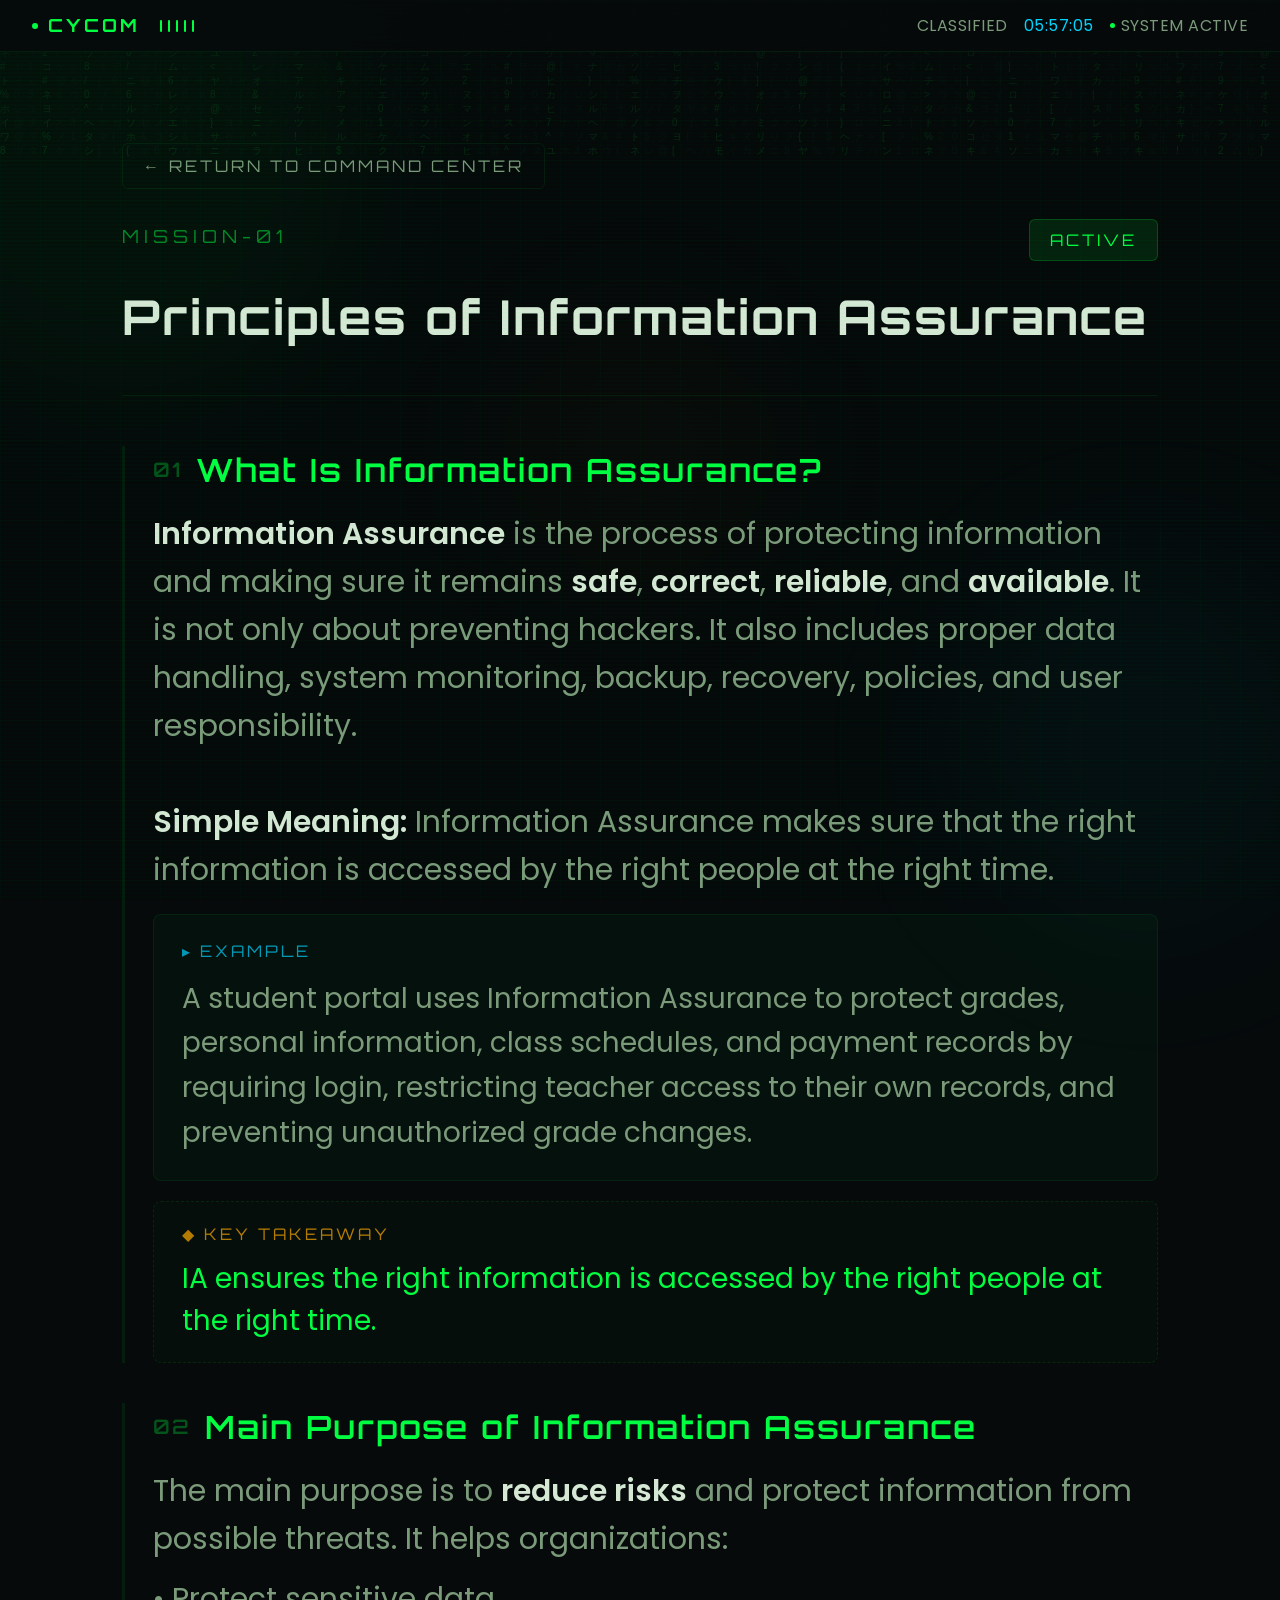
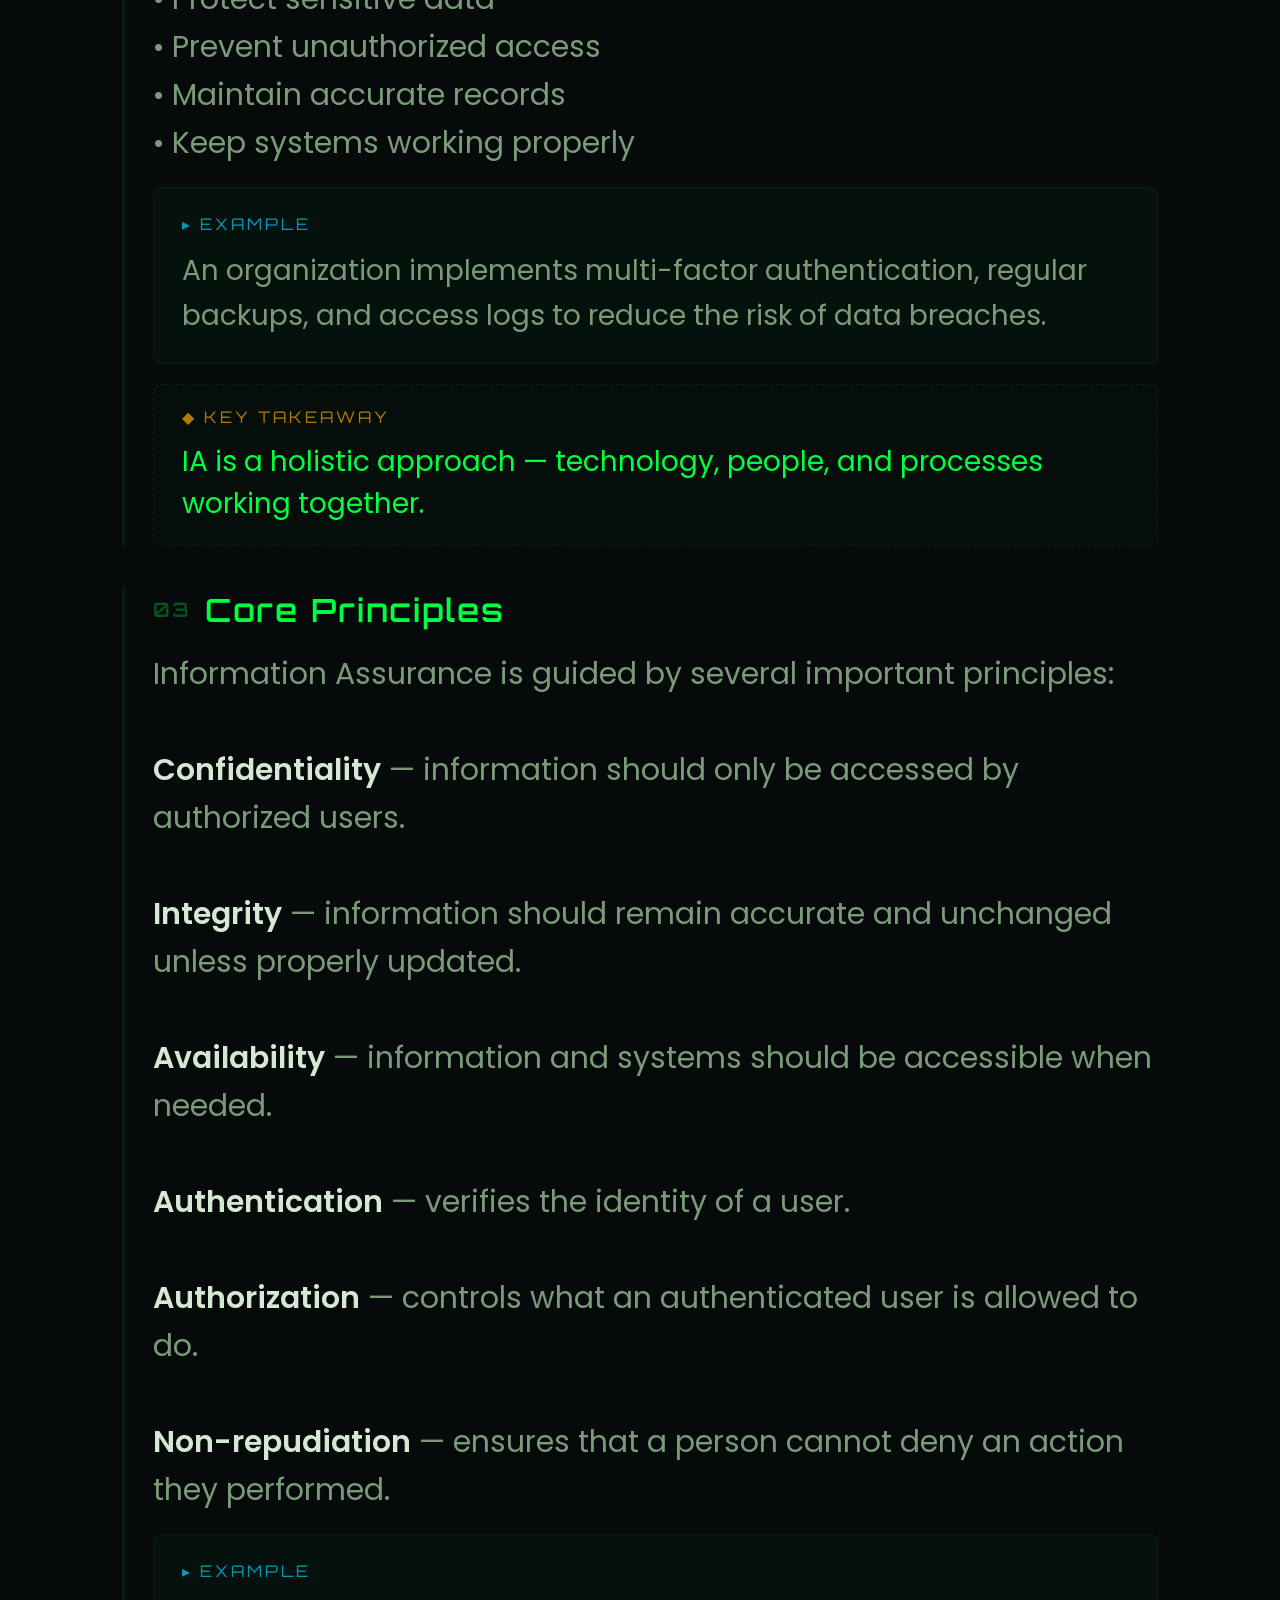
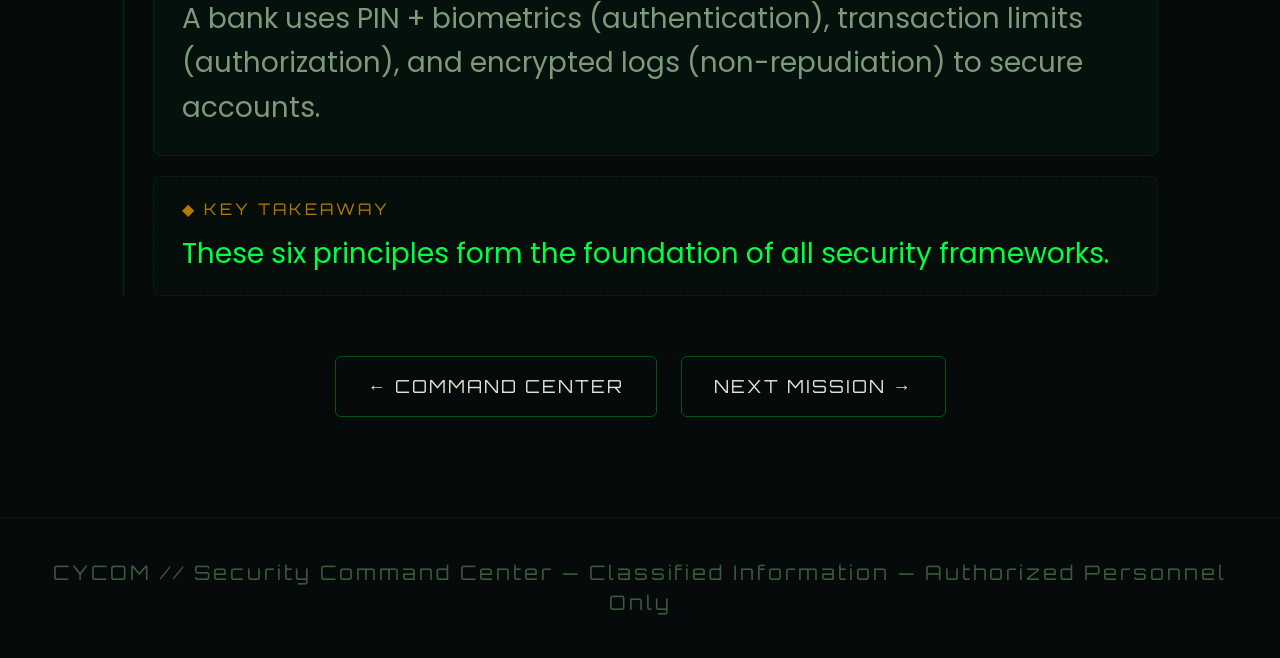
==== mission-1.html @ f8d8a209 "Add files via upload" ====
<!DOCTYPE html>
<html lang="en">
<head>
<meta charset="UTF-8">
<meta name="viewport" content="width=device-width, initial-scale=1.0">
<title>MISSION-01 • Principles of Information Assurance • CYCOM</title>
<link href="https://fonts.googleapis.com/css2?family=Orbitron:wght@400;500;600;700;800;900&family=Poppins:wght@300;400;500;600;700&display=swap" rel="stylesheet">
<link rel="stylesheet" href="styles.css">
</head>
<body>

<div class="scan-line"></div>
<div class="ambient-glow g1"></div>
<div class="ambient-glow g2"></div>
<div class="ambient-glow g3"></div>
<canvas id="matrix-rain"></canvas>

<header class="top-hud">
  <div class="hud-left">
    <div class="hud-logo"><span class="dot"></span> CYCOM</div>
    <div class="hud-pulse">
      <span class="bar"></span><span class="bar"></span><span class="bar"></span><span class="bar"></span><span class="bar"></span>
    </div>
  </div>
  <div class="hud-right">
    <span>CLASSIFIED</span>
    <span class="hud-clock" id="hud-clock">00:00:00</span>
    <span class="hud-status"><span class="indicator"></span> SYSTEM ACTIVE</span>
  </div>
</header>

<main class="mission-page">
  <a href="index.html" class="mission-page-back">← RETURN TO COMMAND CENTER</a>

  <div class="mission-page-header reveal">
    <div class="mission-page-top">
      <span class="mission-page-id">MISSION-01</span>
      <span class="mission-status active">ACTIVE</span>
    </div>
    <h1>Principles of Information Assurance</h1>
  </div>

  <div class="mission-page-body">
    <div class="mission-page-section reveal">
      <div class="mission-page-section-title"><span class="num">01</span> What Is Information Assurance?</div>
      <div class="mission-page-section-content">
        <strong>Information Assurance</strong> is the process of protecting information and making sure it remains <strong>safe</strong>, <strong>correct</strong>, <strong>reliable</strong>, and <strong>available</strong>. It is not only about preventing hackers. It also includes proper data handling, system monitoring, backup, recovery, policies, and user responsibility.<br><br>
        <strong>Simple Meaning:</strong> Information Assurance makes sure that the right information is accessed by the right people at the right time.
      </div>
      <div class="mission-page-example">
        A student portal uses Information Assurance to protect grades, personal information, class schedules, and payment records by requiring login, restricting teacher access to their own records, and preventing unauthorized grade changes.
      </div>
      <div class="mission-page-takeaway">
        IA ensures the right information is accessed by the right people at the right time.
      </div>
    </div>

    <div class="mission-page-section reveal">
      <div class="mission-page-section-title"><span class="num">02</span> Main Purpose of Information Assurance</div>
      <div class="mission-page-section-content">
        The main purpose is to <strong>reduce risks</strong> and protect information from possible threats. It helps organizations:
      </div>
      <div class="mission-page-section-content" style="margin-top:12px;">
        • Protect sensitive data<br>
        • Prevent unauthorized access<br>
        • Maintain accurate records<br>
        • Keep systems working properly
      </div>
      <div class="mission-page-example">
        An organization implements multi-factor authentication, regular backups, and access logs to reduce the risk of data breaches.
      </div>
      <div class="mission-page-takeaway">
        IA is a holistic approach — technology, people, and processes working together.
      </div>
    </div>

    <div class="mission-page-section reveal">
      <div class="mission-page-section-title"><span class="num">03</span> Core Principles</div>
      <div class="mission-page-section-content">
        Information Assurance is guided by several important principles:<br><br>
        <strong>Confidentiality</strong> — information should only be accessed by authorized users.<br><br>
        <strong>Integrity</strong> — information should remain accurate and unchanged unless properly updated.<br><br>
        <strong>Availability</strong> — information and systems should be accessible when needed.<br><br>
        <strong>Authentication</strong> — verifies the identity of a user.<br><br>
        <strong>Authorization</strong> — controls what an authenticated user is allowed to do.<br><br>
        <strong>Non-repudiation</strong> — ensures that a person cannot deny an action they performed.
      </div>
      <div class="mission-page-example">
        A bank uses PIN + biometrics (authentication), transaction limits (authorization), and encrypted logs (non-repudiation) to secure accounts.
      </div>
      <div class="mission-page-takeaway">
        These six principles form the foundation of all security frameworks.
      </div>
    </div>
  </div>

  <div class="mission-page-nav reveal">
    <a href="index.html">← COMMAND CENTER</a>
    <a href="mission-2.html">NEXT MISSION →</a>
  </div>
</main>

<footer class="site-footer">
  CYCOM // Security Command Center — Classified Information — Authorized Personnel Only
</footer>

<script src="shared.js"></script>
</body>
</html>
---- styles.css ----
*, *::before, *::after { margin: 0; padding: 0; box-sizing: border-box; }

:root {
  --bg-primary: #060a0b;
  --bg-secondary: #0b1215;
  --bg-tertiary: #0f1a1e;
  --bg-card: rgba(11, 18, 21, 0.88);
  --border-subtle: rgba(0, 255, 65, 0.08);
  --border-active: rgba(0, 255, 65, 0.3);
  --text-primary: #d4e8d4;
  --text-secondary: #7a9a7a;
  --text-dim: #3a5a3a;
  --accent-green: #00ff41;
  --accent-cyan: #00d4ff;
  --accent-amber: #ffaa00;
  --accent-red: #ff3355;
  --accent-purple: #8800ff;
  --glow-green: 0 0 20px rgba(0,255,65,0.15);
  --glow-cyan: 0 0 20px rgba(0,212,255,0.15);
  --font-display: 'Orbitron', sans-serif;
  --font-body: 'Poppins', sans-serif;
}

html { scroll-behavior: smooth; }

body {
  background: var(--bg-primary);
  color: var(--text-primary);
  font-family: var(--font-body);
  font-size: 30px;
  overflow-x: hidden;
  line-height: 1.5;
  min-height: 100vh;
}

body::before {
  content: '';
  position: fixed;
  inset: 0;
  background:
    linear-gradient(rgba(0,255,65,0.02) 1px, transparent 1px),
    linear-gradient(90deg, rgba(0,255,65,0.02) 1px, transparent 1px);
  background-size: 40px 40px;
  pointer-events: none;
  z-index: 0;
}

body::after {
  content: '';
  position: fixed;
  inset: 0;
  background: repeating-linear-gradient(
    0deg,
    transparent,
    transparent 2px,
    rgba(0, 255, 65, 0.015) 2px,
    rgba(0, 255, 65, 0.015) 4px
  );
  pointer-events: none;
  z-index: 1;
}

/* SCAN LINE SWEEP */
.scan-line {
  position: fixed;
  left: 0;
  right: 0;
  height: 2px;
  background: rgba(0, 255, 65, 0.08);
  z-index: 2;
  pointer-events: none;
  animation: scanSweep 8s linear infinite;
  box-shadow: 0 0 15px rgba(0, 255, 65, 0.05);
}

@keyframes scanSweep {
  0% { top: -2px; }
  100% { top: 100%; }
}

/* AMBIENT GLOW ORBS */
.ambient-glow {
  position: fixed;
  border-radius: 50%;
  filter: blur(80px);
  pointer-events: none;
  z-index: 0;
}
.ambient-glow.g1 { width: 500px; height: 500px; background: rgba(0, 255, 65, 0.04); top: -10%; left: -10%; animation: pulseGlow 8s ease-in-out infinite alternate; }
.ambient-glow.g2 { width: 400px; height: 400px; background: rgba(0, 212, 255, 0.03); bottom: -5%; right: -5%; animation: pulseGlow 10s ease-in-out infinite alternate-reverse; }
.ambient-glow.g3 { width: 300px; height: 300px; background: rgba(255, 170, 0, 0.02); top: 50%; left: 50%; transform: translate(-50%, -50%); animation: pulseGlow 12s ease-in-out infinite alternate; }

@keyframes pulseGlow {
  0% { opacity: 0.5; transform: scale(1); }
  100% { opacity: 1; transform: scale(1.2); }
}

/* MATRIX RAIN CANVAS */
#matrix-rain {
  position: fixed;
  inset: 0;
  z-index: 0;
  pointer-events: none;
  opacity: 0.12;
}

/* TOP HUD BAR */
.top-hud {
  position: fixed;
  top: 0;
  left: 0;
  right: 0;
  z-index: 100;
  background: rgba(6, 10, 11, 0.92);
  border-bottom: 1px solid var(--border-subtle);
  backdrop-filter: blur(20px);
  padding: 12px 32px;
  display: flex;
  align-items: center;
  justify-content: space-between;
  font-size: 16px;
  font-family: var(--font-body);
  letter-spacing: 0.5px;
}

.hud-left { display: flex; align-items: center; gap: 20px; }
.hud-logo { font-family: var(--font-display); font-size: 18px; font-weight: 700; color: var(--accent-green); letter-spacing: 3px; display: flex; align-items: center; gap: 10px; }
.hud-logo .dot { width: 6px; height: 6px; border-radius: 50%; background: var(--accent-green); animation: blink 1.5s step-end infinite; }
.hud-pulse { display: flex; align-items: center; gap: 6px; color: var(--text-secondary); }
.hud-pulse .bar { width: 2px; height: 12px; background: var(--accent-green); border-radius: 1px; animation: pulseBar 1.5s ease-in-out infinite; }
.hud-pulse .bar:nth-child(2) { animation-delay: 0.2s; }
.hud-pulse .bar:nth-child(3) { animation-delay: 0.4s; }
.hud-pulse .bar:nth-child(4) { animation-delay: 0.6s; }
.hud-pulse .bar:nth-child(5) { animation-delay: 0.8s; }

@keyframes pulseBar {
  0%, 100% { height: 4px; opacity: 0.3; }
  50% { height: 14px; opacity: 1; }
}

.hud-right { display: flex; align-items: center; gap: 16px; color: var(--text-secondary); }
.hud-clock { color: var(--accent-cyan); }
.hud-status { display: flex; align-items: center; gap: 6px; }
.hud-status .indicator { width: 5px; height: 5px; border-radius: 50%; background: var(--accent-green); animation: blink 2s step-end infinite; }

@keyframes blink {
  0%, 100% { opacity: 1; }
  50% { opacity: 0; }
}

/* HERO */
.hero {
  position: relative;
  z-index: 1;
  min-height: 100vh;
  display: flex;
  align-items: center;
  justify-content: center;
  padding: 120px 32px 60px;
  text-align: center;
}

.hero-content { max-width: 1200px; position: relative; }

.hero-badge {
  display: inline-flex;
  align-items: center;
  gap: 12px;
  padding: 12px 28px;
  border: 1px solid var(--border-active);
  border-radius: 6px;
  font-size: 18px;
  letter-spacing: 4px;
  color: var(--accent-green);
  font-family: var(--font-display);
  margin-bottom: 40px;
  background: rgba(0, 255, 65, 0.04);
  text-transform: uppercase;
}
.hero-badge .lock { animation: lockPulse 2s ease-in-out infinite; }
@keyframes lockPulse {
  0%, 100% { opacity: 1; }
  50% { opacity: 0.4; }
}

.hero h1 {
  font-family: var(--font-display);
  font-size: clamp(32px, 4.5vw, 64px);
  font-weight: 900;
  line-height: 1.15;
  margin-bottom: 16px;
  text-transform: uppercase;
  letter-spacing: 4px;
  color: var(--text-primary);
}
.hero h1 .hl { color: var(--accent-green); text-shadow: 0 0 30px rgba(0,255,65,0.3); }
.hero h1 .hl2 { color: var(--accent-cyan); }

.hero-subtitle {
  font-size: clamp(16px, 2vw, 24px);
  color: var(--text-secondary);
  margin-bottom: 50px;
  letter-spacing: 6px;
  font-weight: 500;
}

.hero-divider {
  width: 120px;
  height: 1px;
  background: linear-gradient(90deg, transparent, var(--accent-green), transparent);
  margin: 0 auto 40px;
  position: relative;
}
.hero-divider::after {
  content: '';
  position: absolute;
  top: -2px;
  left: 50%;
  transform: translateX(-50%);
  width: 5px;
  height: 5px;
  background: var(--accent-green);
  border-radius: 50%;
  box-shadow: 0 0 10px var(--accent-green);
}

/* CREW ROSTER */
.crew-roster {
  display: flex;
  flex-wrap: wrap;
  justify-content: center;
  gap: 16px;
  margin-bottom: 50px;
}

.crew-member {
  padding: 14px 28px;
  border: 1px solid var(--border-subtle);
  border-radius: 6px;
  font-size: 30px;
  color: var(--text-secondary);
  background: rgba(0, 255, 65, 0.02);
  display: flex;
  align-items: center;
  gap: 14px;
  transition: all 0.3s ease;
  font-weight: 400;
}
.crew-member:hover {
  border-color: rgba(0, 255, 65, 0.2);
  background: rgba(0, 255, 65, 0.05);
}
.crew-rank {
  font-family: var(--font-display);
  font-size: 16px;
  letter-spacing: 3px;
  color: var(--accent-green);
  opacity: 0.6;
}
.crew-name { letter-spacing: 2px; }

.hero-mission-brief {
  display: inline-block;
  padding: 18px 40px;
  border: 1px solid var(--border-active);
  border-radius: 6px;
  font-size: 22px;
  color: var(--text-primary);
  font-family: var(--font-display);
  letter-spacing: 2px;
  cursor: pointer;
  background: transparent;
  transition: all 0.3s ease;
  text-decoration: none;
  text-transform: uppercase;
  position: relative;
  overflow: hidden;
}
.hero-mission-brief:hover {
  background: rgba(0, 255, 65, 0.08);
  box-shadow: var(--glow-green);
  border-color: var(--accent-green);
}

/* OVERVIEW SECTION */
.overview {
  position: relative;
  z-index: 1;
  padding: 100px 32px;
  max-width: 1400px;
  margin: 0 auto;
}

.section-header {
  text-align: center;
  margin-bottom: 70px;
}
.section-tag {
  font-family: var(--font-display);
  font-size: 18px;
  letter-spacing: 6px;
  color: var(--accent-green);
  margin-bottom: 16px;
  display: block;
}
.section-title {
  font-family: var(--font-display);
  font-size: clamp(36px, 5vw, 48px);
  font-weight: 700;
  letter-spacing: 3px;
  text-transform: uppercase;
  color: var(--text-primary);
}
.section-sub {
  color: var(--text-secondary);
  font-size: 30px;
  margin-top: 16px;
  max-width: 700px;
  margin-left: auto;
  margin-right: auto;
  line-height: 1.5;
}

.overview-grid {
  display: grid;
  grid-template-columns: repeat(auto-fit, minmax(280px, 1fr));
  gap: 16px;
}

.overview-item {
  padding: 24px 28px;
  border: 1px solid var(--border-subtle);
  border-radius: 6px;
  display: flex;
  align-items: center;
  gap: 18px;
  font-size: 30px;
  color: var(--text-secondary);
  transition: all 0.3s ease;
  background: rgba(0, 255, 65, 0.01);
  font-weight: 400;
}
.overview-item:hover {
  border-color: var(--border-active);
  color: var(--text-primary);
}
.overview-num {
  font-family: var(--font-display);
  font-size: 34px;
  font-weight: 700;
  color: var(--accent-green);
  opacity: 0.5;
  min-width: 48px;
}

/* MISSIONS GRID */
.missions {
  position: relative;
  z-index: 1;
  padding: 0 32px 120px;
  max-width: 1400px;
  margin: 0 auto;
}

.missions-grid {
  display: grid;
  grid-template-columns: repeat(auto-fit, minmax(420px, 1fr));
  gap: 24px;
  margin-top: 40px;
}

.mission-card {
  position: relative;
  background: var(--bg-card);
  border: 1px solid var(--border-subtle);
  border-radius: 12px;
  padding: 36px;
  cursor: pointer;
  transition: all 0.4s cubic-bezier(0.22, 1, 0.36, 1);
  overflow: hidden;
  backdrop-filter: blur(10px);
  text-decoration: none;
  display: flex;
  flex-direction: column;
  color: inherit;
}
.mission-card::before {
  content: '';
  position: absolute;
  inset: 0;
  border-radius: 8px;
  background: linear-gradient(135deg, rgba(0,255,65,0.03), transparent 60%);
  opacity: 0;
  transition: opacity 0.4s ease;
}
.mission-card:hover::before { opacity: 1; }
.mission-card:hover {
  border-color: var(--border-active);
  transform: translateY(-2px);
  box-shadow: var(--glow-green);
}
.mission-card:active { transform: translateY(0); }

.mission-card-header {
  display: flex;
  align-items: flex-start;
  justify-content: space-between;
  margin-bottom: 20px;
  position: relative;
}

.mission-id {
  font-family: var(--font-display);
  font-size: 18px;
  letter-spacing: 4px;
  color: var(--accent-green);
  opacity: 0.5;
}

.mission-status {
  font-size: 16px;
  letter-spacing: 3px;
  padding: 8px 20px;
  border-radius: 6px;
  font-family: var(--font-display);
}
.mission-status.active { background: rgba(0, 255, 65, 0.1); color: var(--accent-green); border: 1px solid rgba(0, 255, 65, 0.2); }
.mission-status.monitoring { background: rgba(0, 212, 255, 0.1); color: var(--accent-cyan); border: 1px solid rgba(0, 212, 255, 0.2); }
.mission-status.secure { background: rgba(0, 255, 65, 0.06); color: var(--text-secondary); border: 1px solid rgba(0, 255, 65, 0.1); }

.mission-card h3 {
  font-family: var(--font-display);
  font-size: clamp(28px, 3vw, 42px);
  font-weight: 600;
  letter-spacing: 2px;
  color: var(--text-primary);
  margin-bottom: 16px;
  line-height: 1.3;
  position: relative;
  flex-shrink: 0;
}

.mission-card p {
  font-size: 30px;
  color: var(--text-secondary);
  line-height: 1.6;
  position: relative;
  flex: 1;
}

.mission-card-footer {
  display: flex;
  align-items: center;
  justify-content: center;
  margin-top: auto;
  padding-top: 20px;
  border-top: 1px solid var(--border-subtle);
  position: relative;
  flex-shrink: 0;
}

.mission-expand {
  font-size: 18px;
  color: var(--accent-green);
  font-family: var(--font-display);
  letter-spacing: 2px;
  display: flex;
  align-items: center;
  gap: 6px;
  opacity: 0.5;
  transition: opacity 0.3s ease;
}
.mission-card:hover .mission-expand { opacity: 1; }
.mission-expand .arrow { display: inline-block; transition: transform 0.3s ease; }
.mission-card:hover .mission-expand .arrow { transform: translateX(4px); }

/* QUOTE STRIP */
.quote-strip {
  position: relative;
  z-index: 1;
  padding: 80px 32px;
  text-align: center;
  border-top: 1px solid var(--border-subtle);
  border-bottom: 1px solid var(--border-subtle);
  background: rgba(0, 255, 65, 0.01);
}
.quote-strip blockquote {
  max-width: 900px;
  margin: 0 auto;
  font-size: 32px;
  color: var(--text-secondary);
  font-style: italic;
  line-height: 1.6;
  font-weight: 300;
}
.quote-strip cite {
  display: block;
  margin-top: 20px;
  font-size: 20px;
  color: var(--text-dim);
  font-family: var(--font-display);
  letter-spacing: 4px;
  font-style: normal;
}

/* END SLIDE */
.end-slide {
  position: relative;
  z-index: 1;
  min-height: 80vh;
  display: flex;
  align-items: center;
  justify-content: center;
  text-align: center;
  padding: 80px 32px;
  border-top: 1px solid var(--border-subtle);
}

.end-content { max-width: 900px; }
.end-content h2 {
  font-family: var(--font-display);
  font-size: clamp(42px, 6vw, 64px);
  font-weight: 900;
  letter-spacing: 6px;
  text-transform: uppercase;
  color: var(--accent-green);
  text-shadow: 0 0 40px rgba(0,255,65,0.2);
  margin-bottom: 20px;
}
.end-content .sub {
  color: var(--text-secondary);
  font-size: 30px;
  letter-spacing: 6px;
  margin-bottom: 50px;
  font-weight: 400;
}
.end-principles {
  display: flex;
  flex-wrap: wrap;
  justify-content: center;
  gap: 14px;
}
.end-principles span {
  padding: 16px 28px;
  border: 1px solid var(--border-subtle);
  border-radius: 6px;
  font-size: 24px;
  color: var(--text-secondary);
  letter-spacing: 2px;
  font-family: var(--font-display);
  transition: all 0.3s ease;
}
.end-principles span:hover {
  border-color: var(--border-active);
  color: var(--accent-green);
  box-shadow: 0 0 20px rgba(0,255,65,0.05);
}

/* FOOTER */
.site-footer {
  position: relative;
  z-index: 1;
  text-align: center;
  padding: 40px 32px;
  border-top: 1px solid var(--border-subtle);
  font-size: 20px;
  color: var(--text-dim);
  letter-spacing: 3px;
  font-family: var(--font-display);
}

/* ===== MISSION PAGE ===== */
.mission-page {
  position: relative;
  z-index: 1;
  padding: 140px 32px 80px;
  max-width: 1100px;
  margin: 0 auto;
}

.mission-page-header {
  margin-bottom: 50px;
  padding-bottom: 30px;
  border-bottom: 1px solid var(--border-subtle);
}

.mission-page-top {
  display: flex;
  align-items: center;
  justify-content: space-between;
  margin-bottom: 20px;
}

.mission-page-back {
  display: inline-flex;
  align-items: center;
  gap: 10px;
  color: var(--text-secondary);
  font-family: var(--font-display);
  font-size: 16px;
  letter-spacing: 3px;
  text-decoration: none;
  margin-bottom: 30px;
  transition: all 0.3s ease;
  padding: 10px 20px;
  border: 1px solid var(--border-subtle);
  border-radius: 6px;
}
.mission-page-back:hover {
  color: var(--accent-green);
  border-color: var(--border-active);
}

.mission-page-id {
  font-family: var(--font-display);
  font-size: 18px;
  letter-spacing: 5px;
  color: var(--accent-green);
  opacity: 0.5;
  margin-bottom: 8px;
}

.mission-page h1 {
  font-family: var(--font-display);
  font-size: clamp(32px, 4vw, 48px);
  font-weight: 700;
  letter-spacing: 2px;
  color: var(--text-primary);
  margin-bottom: 12px;
}

.mission-page-summary {
  font-size: 30px;
  color: var(--text-secondary);
  line-height: 1.6;
}

.mission-page-body {
  display: flex;
  flex-direction: column;
  gap: 40px;
}

.mission-page-section {
  border-left: 3px solid var(--border-subtle);
  padding-left: 28px;
  transition: border-color 0.3s ease;
}
.mission-page-section:hover { border-left-color: rgba(0, 255, 65, 0.3); }

.mission-page-section-title {
  font-family: var(--font-display);
  font-size: clamp(24px, 2.5vw, 40px);
  font-weight: 600;
  letter-spacing: 2px;
  color: var(--accent-green);
  margin-bottom: 16px;
  display: flex;
  align-items: center;
  gap: 14px;
}
.mission-page-section-title .num {
  opacity: 0.3;
  font-size: 20px;
}

.mission-page-section-content {
  font-size: 30px;
  color: var(--text-secondary);
  line-height: 1.6;
  font-weight: 400;
}
.mission-page-section-content strong { color: var(--text-primary); font-weight: 600; }

.mission-page-example {
  margin-top: 20px;
  padding: 24px 28px;
  background: rgba(0, 255, 65, 0.03);
  border: 1px solid rgba(0, 255, 65, 0.08);
  border-radius: 8px;
  font-size: 28px;
  color: var(--text-secondary);
  line-height: 1.6;
}
.mission-page-example::before {
  content: '▸ EXAMPLE';
  display: block;
  font-family: var(--font-display);
  font-size: 16px;
  letter-spacing: 3px;
  color: var(--accent-cyan);
  margin-bottom: 12px;
  opacity: 0.7;
}

.mission-page-takeaway {
  margin-top: 20px;
  padding: 20px 28px;
  background: rgba(0, 255, 65, 0.02);
  border: 1px dashed rgba(0, 255, 65, 0.1);
  border-radius: 8px;
  font-size: 28px;
  color: var(--accent-green);
  line-height: 1.5;
  font-weight: 400;
}
.mission-page-takeaway::before {
  content: '◆ KEY TAKEAWAY';
  display: block;
  font-family: var(--font-display);
  font-size: 16px;
  letter-spacing: 3px;
  color: var(--accent-amber);
  margin-bottom: 12px;
  opacity: 0.7;
}

.mission-page-nav {
  display: flex;
  justify-content: center;
  gap: 24px;
  margin: 60px 0 20px;
}

.mission-page-nav a {
  display: inline-flex;
  align-items: center;
  gap: 10px;
  padding: 16px 32px;
  border: 1px solid var(--border-active);
  border-radius: 6px;
  color: var(--text-primary);
  font-family: var(--font-display);
  font-size: 18px;
  letter-spacing: 2px;
  text-decoration: none;
  transition: all 0.3s ease;
}
.mission-page-nav a:hover {
  background: rgba(0, 255, 65, 0.08);
  box-shadow: var(--glow-green);
}

/* RESPONSIVE */
@media (max-width: 768px) {
  .missions-grid { grid-template-columns: 1fr; }
  .crew-roster { gap: 12px; }
  .crew-member { padding: 12px 20px; font-size: 22px; width: calc(50% - 6px); }
  .top-hud { padding: 8px 20px; font-size: 14px; }
  .hud-left .hud-pulse { display: none; }
  .overview-grid { grid-template-columns: 1fr 1fr; }
  .hero { padding: 80px 20px 40px; }
  .hero-mission-brief { padding: 14px 28px; font-size: 18px; }
  .mission-page { padding: 120px 20px 60px; }
  .mission-page-nav { flex-direction: column; align-items: center; }
}

@media (max-width: 480px) {
  .crew-member { width: 100%; font-size: 20px; }
  .overview-grid { grid-template-columns: 1fr; }
  .hero h1 { letter-spacing: 2px; }
  .hero-subtitle { letter-spacing: 3px; }
  .hero-mission-brief { padding: 12px 24px; font-size: 16px; }
  body { font-size: 22px; }
  .mission-page-section { padding-left: 16px; }
  .mission-page-example { padding: 16px 20px; font-size: 22px; }
  .mission-page-takeaway { padding: 16px 20px; font-size: 22px; }
}

/* UTILITY ANIMATIONS */
.reveal {
  opacity: 0;
  transform: translateY(20px);
  transition: all 0.6s cubic-bezier(0.22, 1, 0.36, 1);
}
.reveal.visible {
  opacity: 1;
  transform: translateY(0);
}

/* GLITCH TEXT ON HOVER */
.glitch-trigger:hover {
  animation: glitch 0.3s ease;
}
@keyframes glitch {
  0% { transform: translate(0); }
  20% { transform: translate(-2px, 1px); }
  40% { transform: translate(2px, -1px); }
  60% { transform: translate(-1px, -1px); }
  80% { transform: translate(1px, 2px); }
  100% { transform: translate(0); }
}
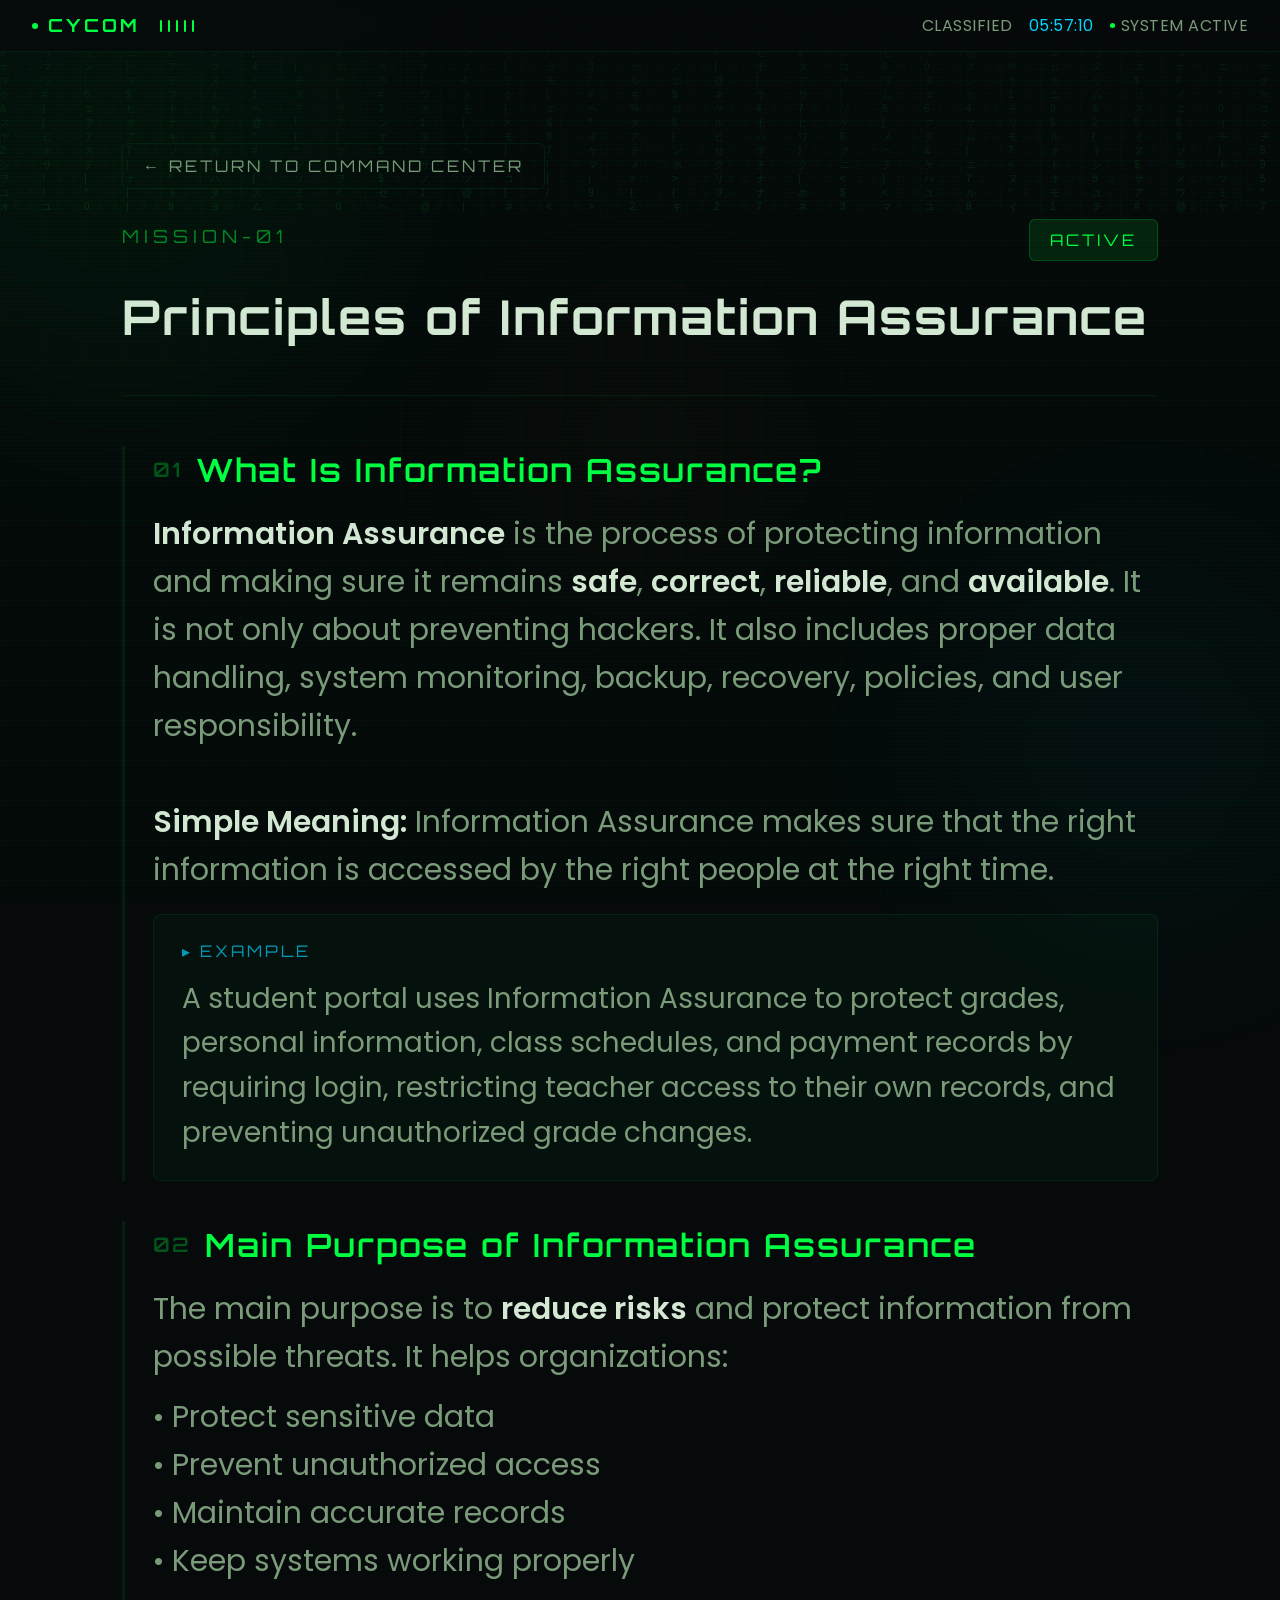
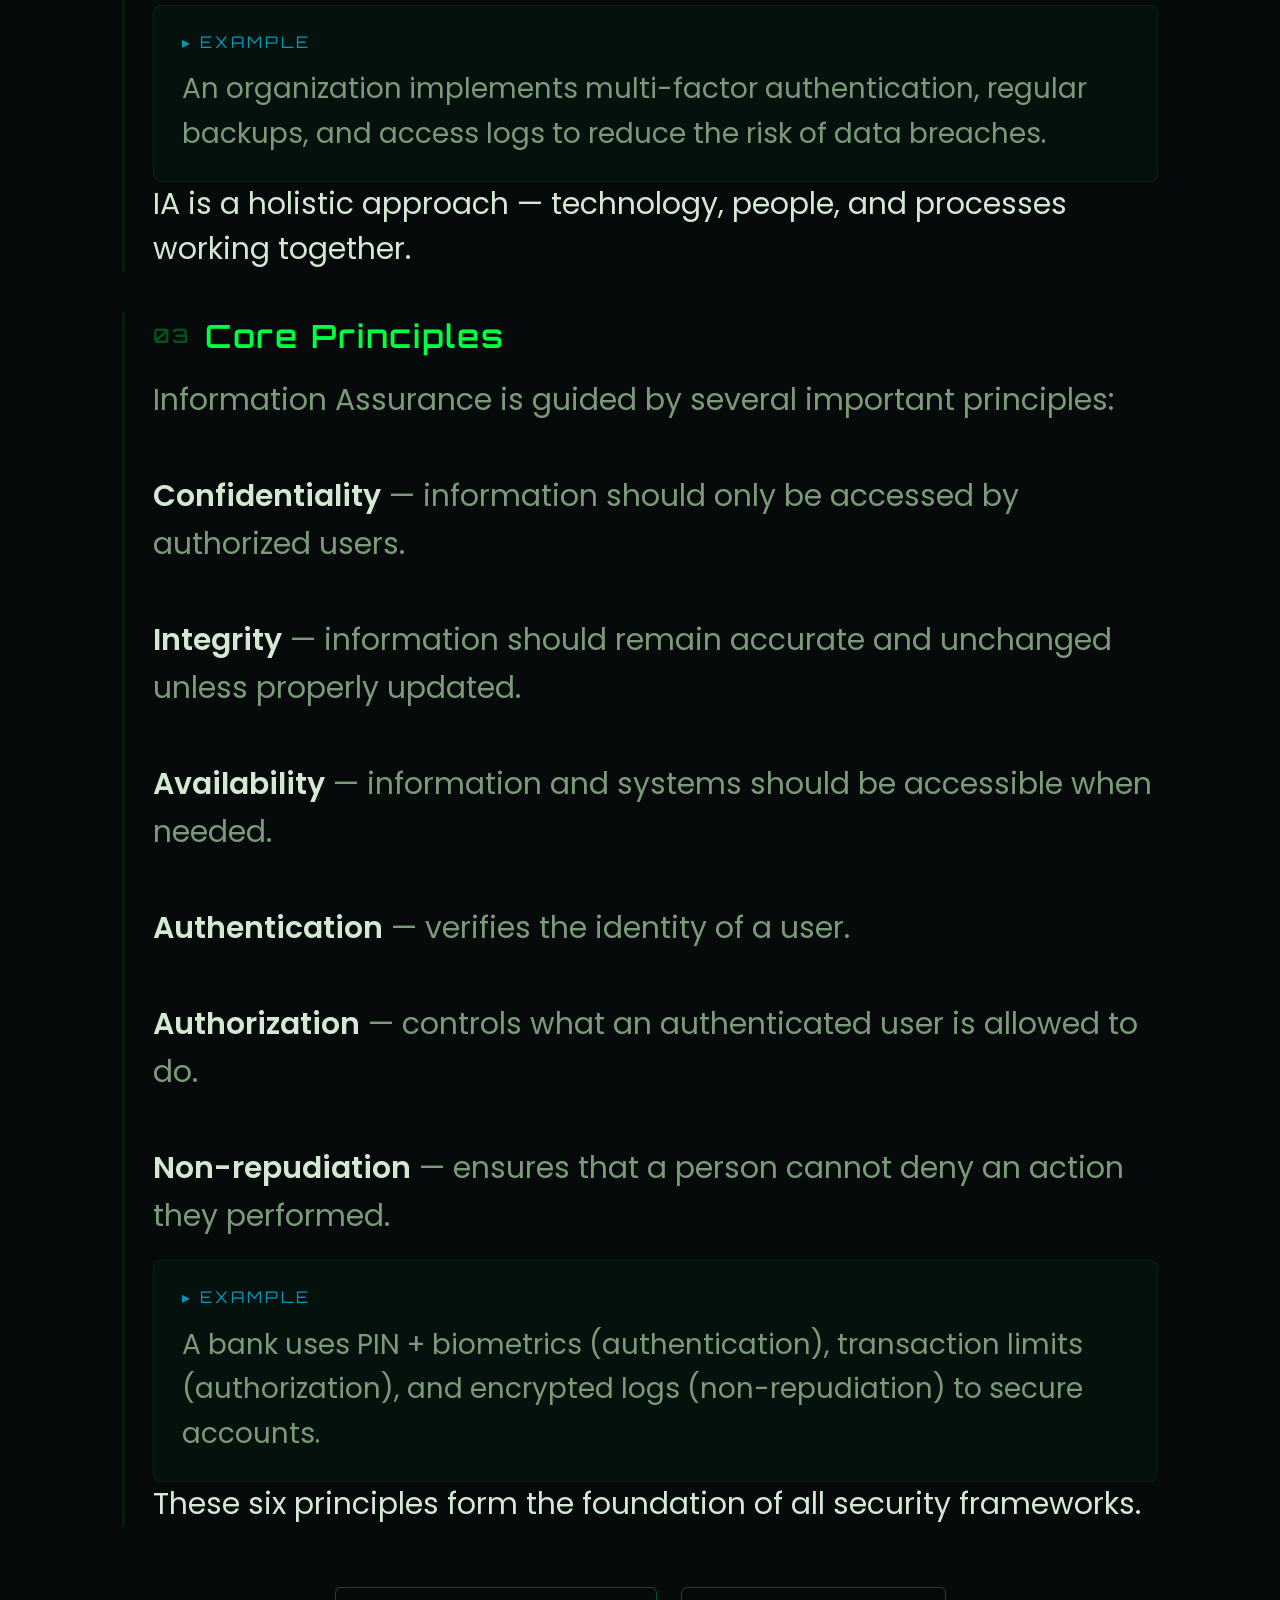
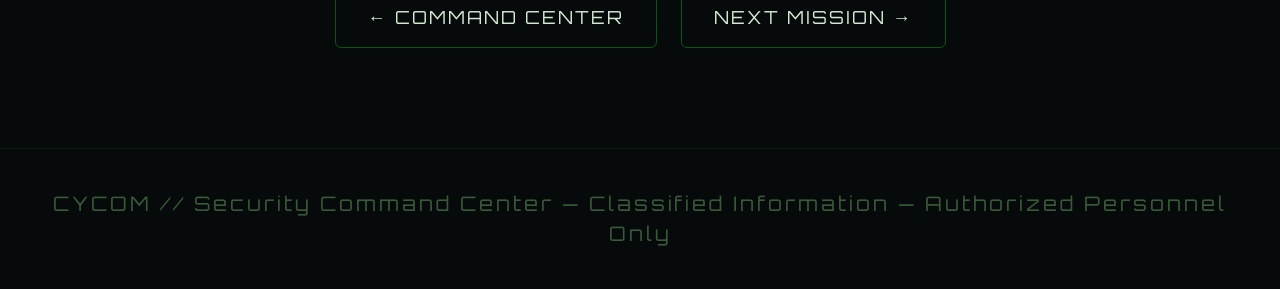
==== commit 56211039: "Update mission-1.html" ====
--- a/mission-1.html
+++ b/mission-1.html
@@ -51,7 +51,6 @@
         A student portal uses Information Assurance to protect grades, personal information, class schedules, and payment records by requiring login, restricting teacher access to their own records, and preventing unauthorized grade changes.
       </div>
       <div class="mission-page-takeaway">
-        IA ensures the right information is accessed by the right people at the right time.
       </div>
     </div>
 
--- a/styles.css
+++ b/styles.css
@@ -556,6 +556,47 @@
   box-shadow: 0 0 20px rgba(0,255,65,0.05);
 }
 
+/* REFERENCES */
+.references-section {
+  position: relative;
+  z-index: 1;
+  padding: 80px 32px;
+  border-top: 1px solid var(--border-subtle);
+}
+.references-preview {
+  max-width: 900px;
+  margin: 0 auto;
+}
+.references-list {
+  list-style: none;
+  padding: 0;
+  margin: 0;
+}
+.references-list li {
+  padding: 20px 24px;
+  border-left: 3px solid var(--accent-green);
+  margin-bottom: 20px;
+  background: rgba(0, 255, 65, 0.02);
+  border-radius: 0 8px 8px 0;
+  line-height: 1.7;
+  font-size: 22px;
+  color: var(--text-secondary);
+}
+.references-list li::before {
+  content: '[REF]';
+  font-family: var(--font-display);
+  font-size: 14px;
+  letter-spacing: 3px;
+  color: var(--accent-amber);
+  display: block;
+  margin-bottom: 6px;
+  opacity: 0.7;
+}
+.references-cta {
+  text-align: center;
+  margin-top: 40px;
+}
+
 /* FOOTER */
 .site-footer {
   position: relative;
@@ -689,28 +730,6 @@
   font-size: 16px;
   letter-spacing: 3px;
   color: var(--accent-cyan);
-  margin-bottom: 12px;
-  opacity: 0.7;
-}
-
-.mission-page-takeaway {
-  margin-top: 20px;
-  padding: 20px 28px;
-  background: rgba(0, 255, 65, 0.02);
-  border: 1px dashed rgba(0, 255, 65, 0.1);
-  border-radius: 8px;
-  font-size: 28px;
-  color: var(--accent-green);
-  line-height: 1.5;
-  font-weight: 400;
-}
-.mission-page-takeaway::before {
-  content: '◆ KEY TAKEAWAY';
-  display: block;
-  font-family: var(--font-display);
-  font-size: 16px;
-  letter-spacing: 3px;
-  color: var(--accent-amber);
   margin-bottom: 12px;
   opacity: 0.7;
 }
@@ -764,7 +783,8 @@
   body { font-size: 22px; }
   .mission-page-section { padding-left: 16px; }
   .mission-page-example { padding: 16px 20px; font-size: 22px; }
-  .mission-page-takeaway { padding: 16px 20px; font-size: 22px; }
+  .references-list li { font-size: 18px; padding: 16px 18px; }
+  .references-preview { padding: 0 16px; }
 }
 
 /* UTILITY ANIMATIONS */
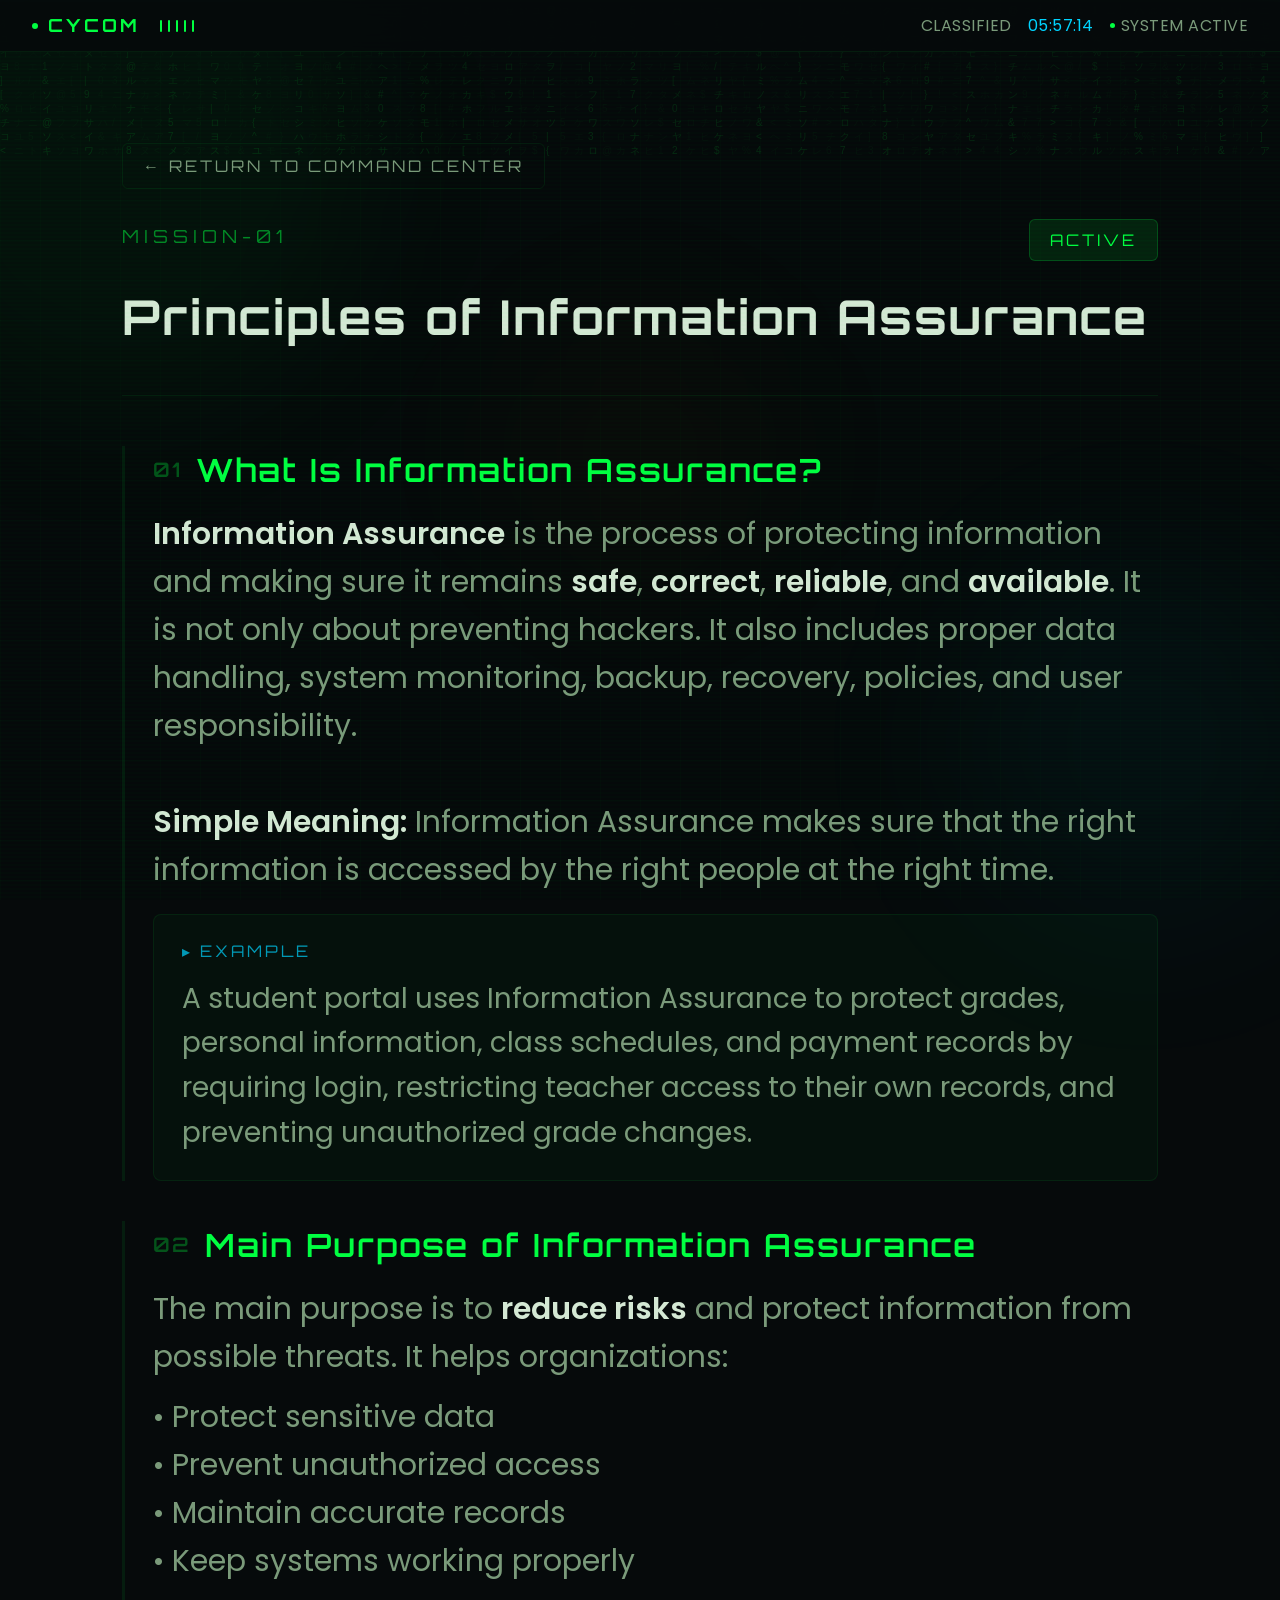
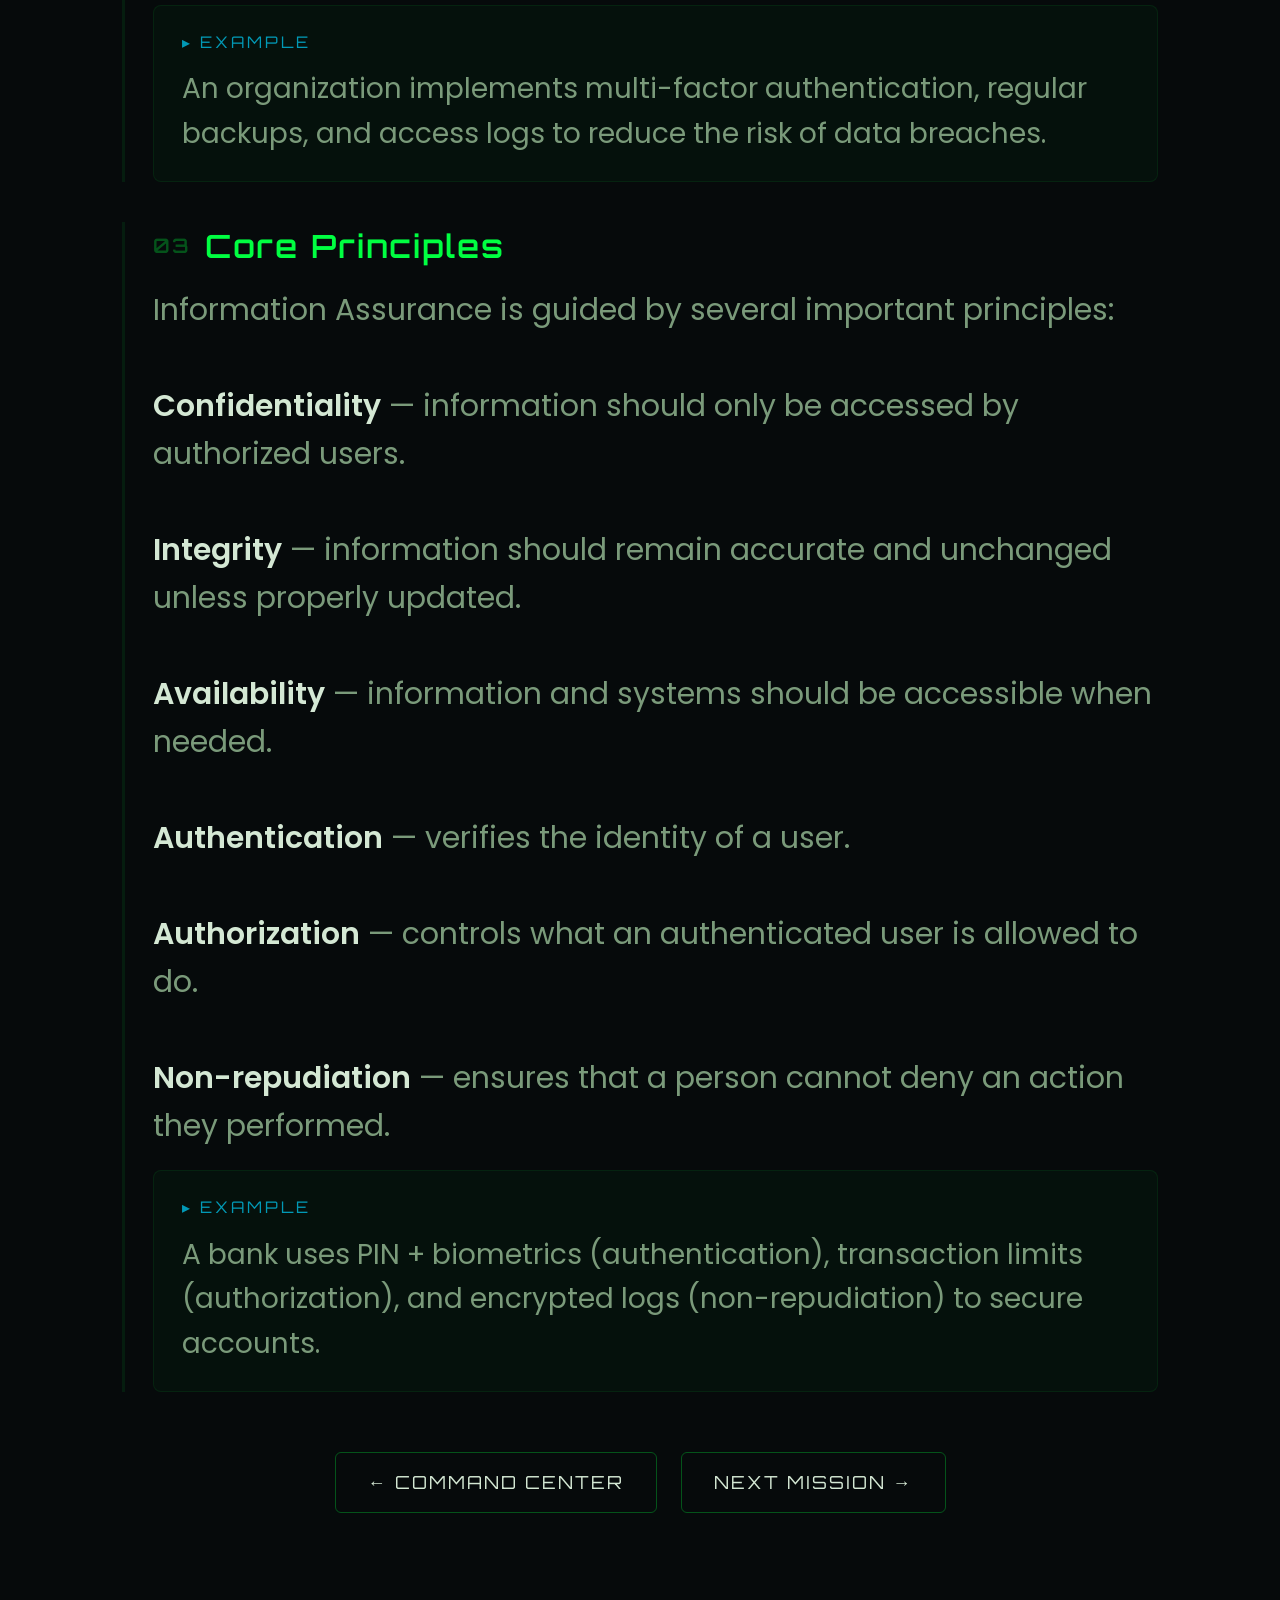
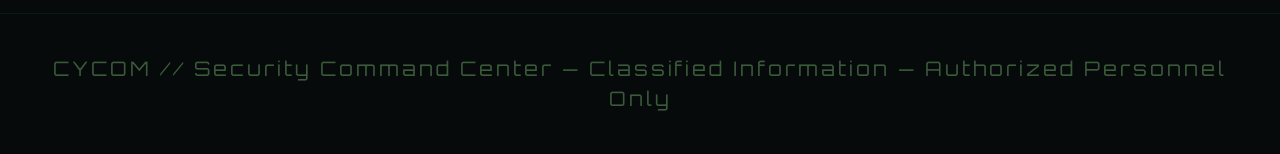
==== commit 6c7a912d: "Remove takeaway sections from mission-1.html Removed takeaway sections from mission-1.html." ====
--- a/mission-1.html
+++ b/mission-1.html
@@ -50,8 +50,6 @@
       <div class="mission-page-example">
         A student portal uses Information Assurance to protect grades, personal information, class schedules, and payment records by requiring login, restricting teacher access to their own records, and preventing unauthorized grade changes.
       </div>
-      <div class="mission-page-takeaway">
-      </div>
     </div>
 
     <div class="mission-page-section reveal">
@@ -67,9 +65,6 @@
       </div>
       <div class="mission-page-example">
         An organization implements multi-factor authentication, regular backups, and access logs to reduce the risk of data breaches.
-      </div>
-      <div class="mission-page-takeaway">
-        IA is a holistic approach — technology, people, and processes working together.
       </div>
     </div>
 
@@ -87,9 +82,6 @@
       <div class="mission-page-example">
         A bank uses PIN + biometrics (authentication), transaction limits (authorization), and encrypted logs (non-repudiation) to secure accounts.
       </div>
-      <div class="mission-page-takeaway">
-        These six principles form the foundation of all security frameworks.
-      </div>
     </div>
   </div>
 
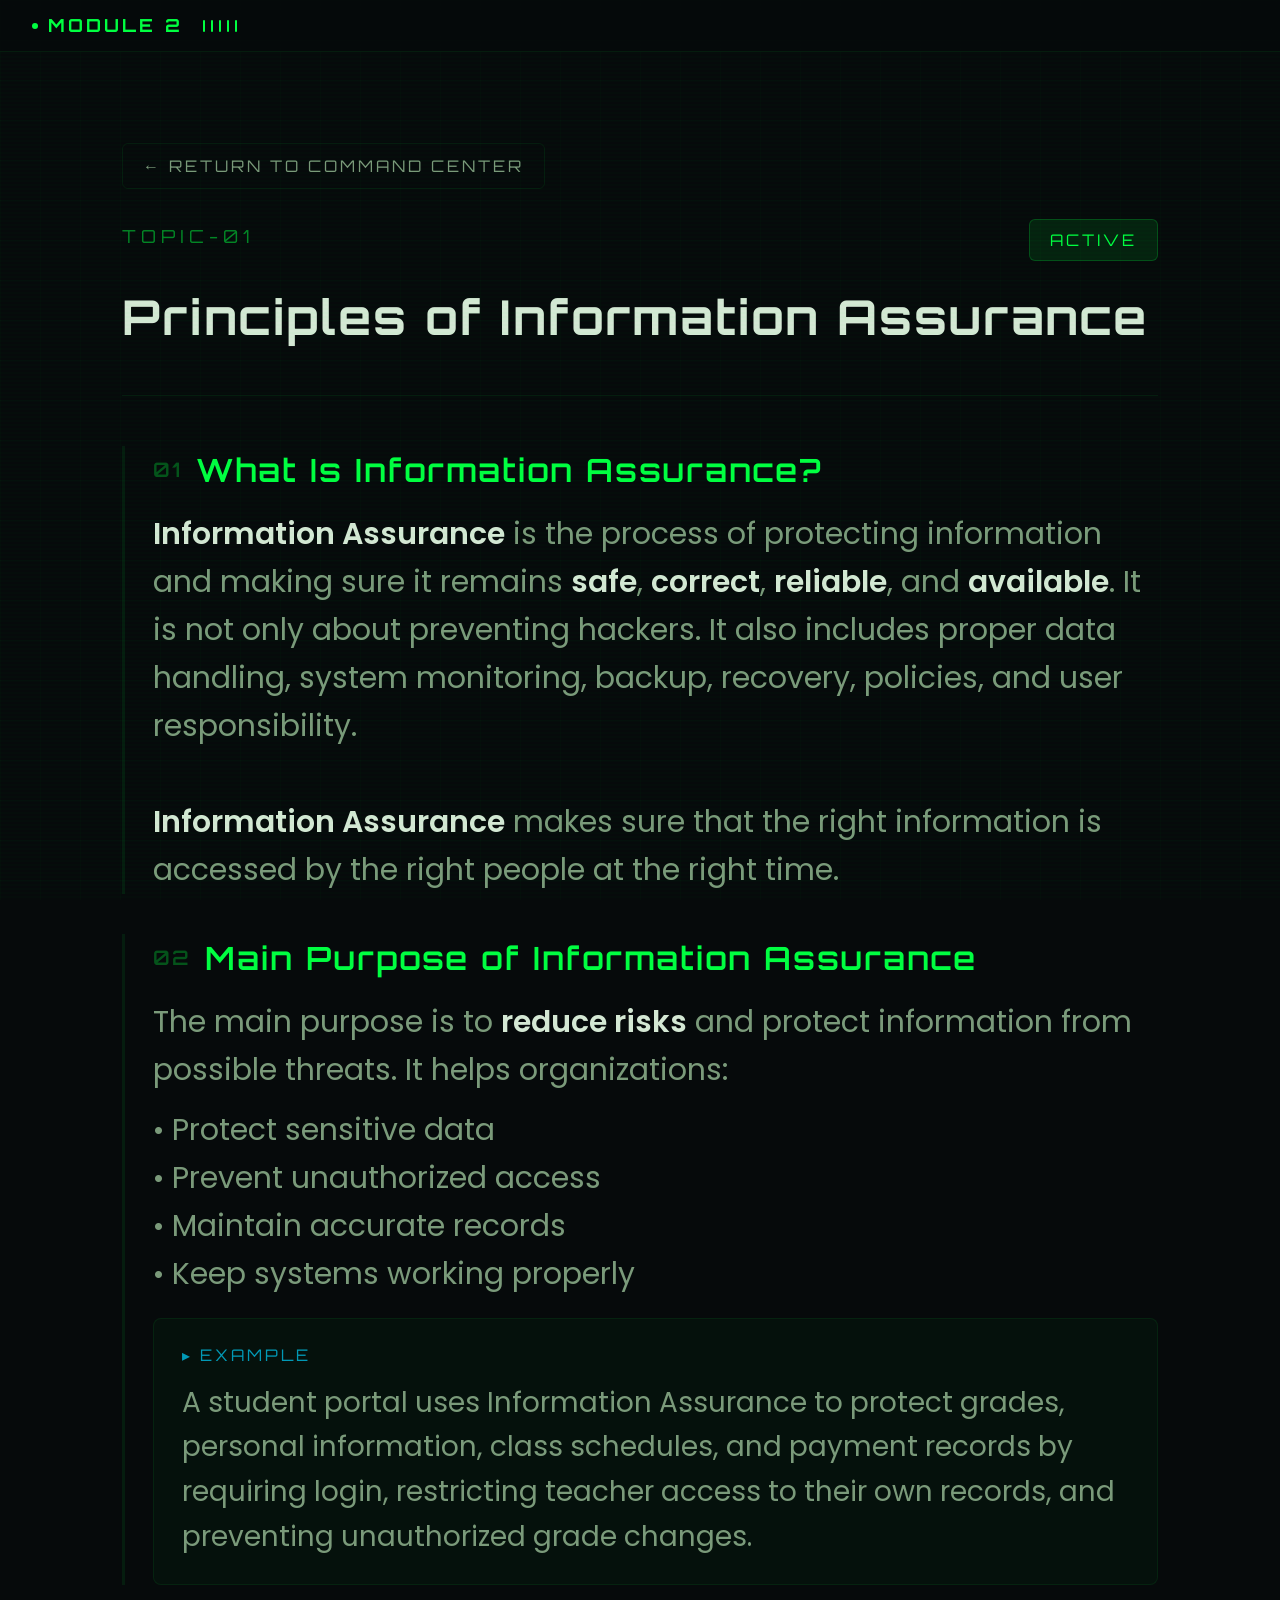
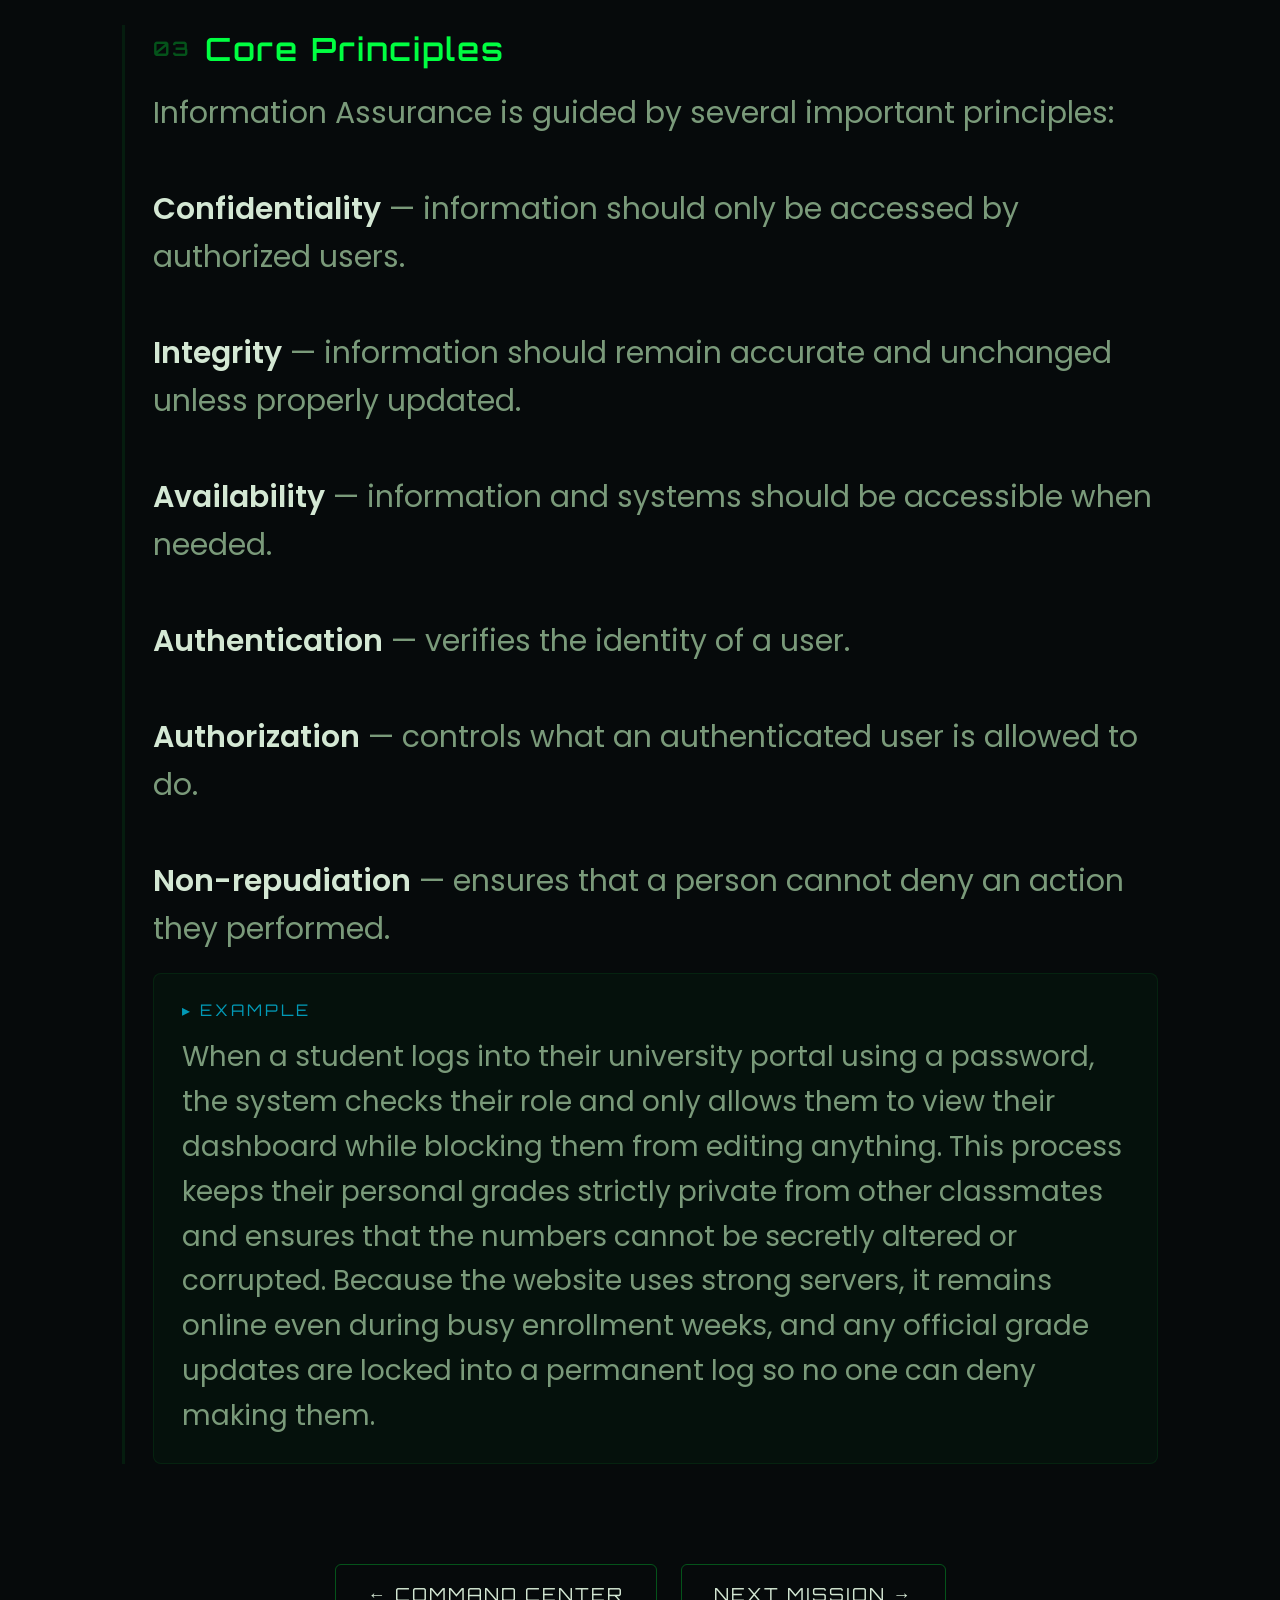
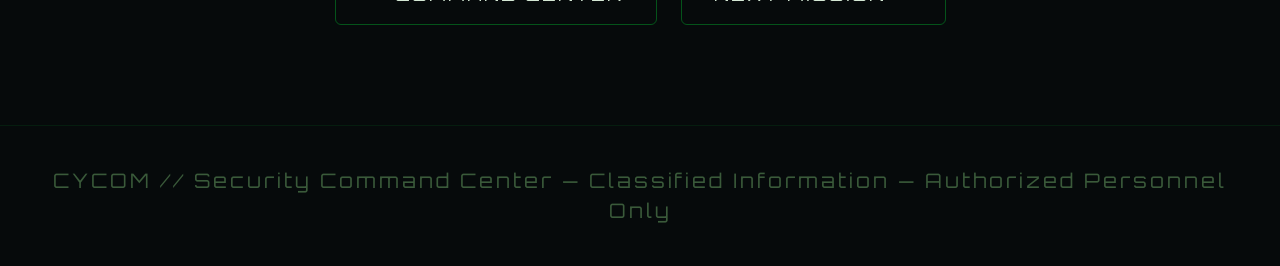
==== commit 602c6a30: "Change title and update mission content" ====
--- a/mission-1.html
+++ b/mission-1.html
@@ -3,29 +3,20 @@
 <head>
 <meta charset="UTF-8">
 <meta name="viewport" content="width=device-width, initial-scale=1.0">
-<title>MISSION-01 • Principles of Information Assurance • CYCOM</title>
+<title>TOPIC-01 • Principles of Information Assurance • CYCOM</title>
 <link href="https://fonts.googleapis.com/css2?family=Orbitron:wght@400;500;600;700;800;900&family=Poppins:wght@300;400;500;600;700&display=swap" rel="stylesheet">
 <link rel="stylesheet" href="styles.css">
 </head>
 <body>
 
-<div class="scan-line"></div>
-<div class="ambient-glow g1"></div>
-<div class="ambient-glow g2"></div>
-<div class="ambient-glow g3"></div>
-<canvas id="matrix-rain"></canvas>
 
+<!-- TOP HUD -->
 <header class="top-hud">
   <div class="hud-left">
-    <div class="hud-logo"><span class="dot"></span> CYCOM</div>
+    <div class="hud-logo"><span class="dot"></span>MODULE 2</div>
     <div class="hud-pulse">
       <span class="bar"></span><span class="bar"></span><span class="bar"></span><span class="bar"></span><span class="bar"></span>
     </div>
-  </div>
-  <div class="hud-right">
-    <span>CLASSIFIED</span>
-    <span class="hud-clock" id="hud-clock">00:00:00</span>
-    <span class="hud-status"><span class="indicator"></span> SYSTEM ACTIVE</span>
   </div>
 </header>
 
@@ -34,7 +25,7 @@
 
   <div class="mission-page-header reveal">
     <div class="mission-page-top">
-      <span class="mission-page-id">MISSION-01</span>
+      <span class="mission-page-id">TOPIC-01</span>
       <span class="mission-status active">ACTIVE</span>
     </div>
     <h1>Principles of Information Assurance</h1>
@@ -45,10 +36,7 @@
       <div class="mission-page-section-title"><span class="num">01</span> What Is Information Assurance?</div>
       <div class="mission-page-section-content">
         <strong>Information Assurance</strong> is the process of protecting information and making sure it remains <strong>safe</strong>, <strong>correct</strong>, <strong>reliable</strong>, and <strong>available</strong>. It is not only about preventing hackers. It also includes proper data handling, system monitoring, backup, recovery, policies, and user responsibility.<br><br>
-        <strong>Simple Meaning:</strong> Information Assurance makes sure that the right information is accessed by the right people at the right time.
-      </div>
-      <div class="mission-page-example">
-        A student portal uses Information Assurance to protect grades, personal information, class schedules, and payment records by requiring login, restricting teacher access to their own records, and preventing unauthorized grade changes.
+        <strong>Information Assurance</strong> makes sure that the right information is accessed by the right people at the right time.
       </div>
     </div>
 
@@ -64,7 +52,7 @@
         • Keep systems working properly
       </div>
       <div class="mission-page-example">
-        An organization implements multi-factor authentication, regular backups, and access logs to reduce the risk of data breaches.
+        A student portal uses Information Assurance to protect grades, personal information, class schedules, and payment records by requiring login, restricting teacher access to their own records, and preventing unauthorized grade changes.
       </div>
     </div>
 
@@ -80,8 +68,7 @@
         <strong>Non-repudiation</strong> — ensures that a person cannot deny an action they performed.
       </div>
       <div class="mission-page-example">
-        A bank uses PIN + biometrics (authentication), transaction limits (authorization), and encrypted logs (non-repudiation) to secure accounts.
-      </div>
+        When a student logs into their university portal using a password, the system checks their role and only allows them to view their dashboard while blocking them from editing anything. This process keeps their personal grades strictly private from other classmates and ensures that the numbers cannot be secretly altered or corrupted. Because the website uses strong servers, it remains online even during busy enrollment weeks, and any official grade updates are locked into a permanent log so no one can deny making them.
     </div>
   </div>
 
